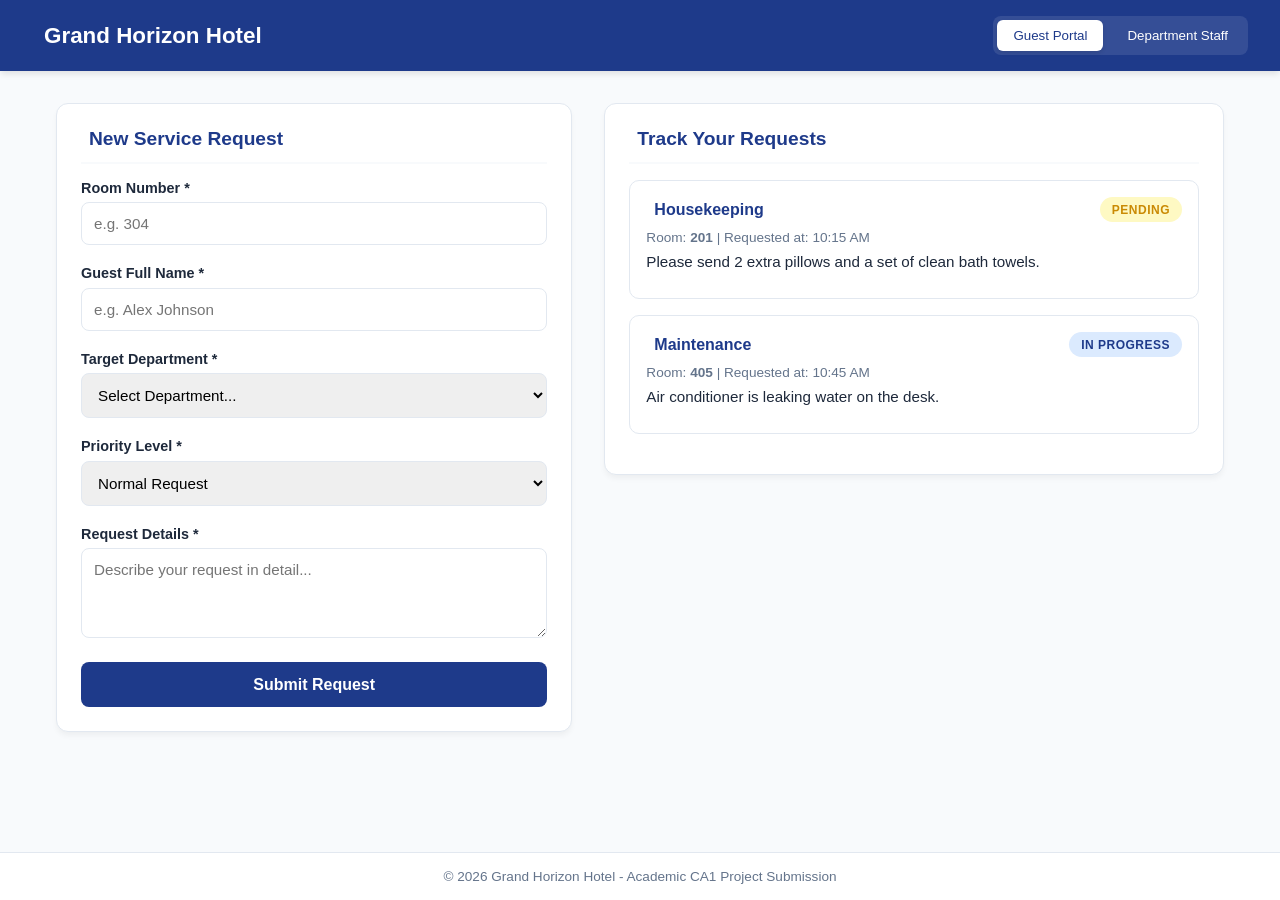
==== NEW/index.html @ 919b9398 "Add files via upload" ====
<!DOCTYPE html>
<html lang="en">
<head>
  <meta charset="UTF-8">
  <meta name="viewport" content="width=device-width, initial-scale=1.0">
  <title>Grand Horizon Hotel - Guest Service Request Portal</title>
  <link rel="stylesheet" href="style.css">
</head>
<body>

  <!-- Navigation Header -->
  <header>
    <div class="brand">
      <i class="fa-solid => fa-hotel"></i>
      <h1>Grand Horizon Hotel</h1>
    </div>
    <div class="view-toggle">
      <button class="toggle-btn active" id="guest-tab-btn" onclick="switchView('guest')">
        <i class="fa-solid fa-user-astronaut"></i> Guest Portal
      </button>
      <button class="toggle-btn" id="admin-tab-btn" onclick="switchView('admin')">
        <i class="fa-solid fa-user-shield"></i> Department Staff
      </button>
    </div>
  </header>

  <!-- Main Content Area -->
  <main>
    
    <!-- GUEST VIEW -->
    <section id="guest-view" class="view-section active">
      <div class="grid-2">
        
        <!-- Submit Request Form -->
        <div class="card">
          <h2 class="card-title">
            <i class="fa-solid fa-bell-concierge"></i> New Service Request
          </h2>
          <form id="requestForm" onsubmit="handleFormSubmit(event)">
            <div class="form-group">
              <label for="roomNumber">Room Number *</label>
              <input type="text" id="roomNumber" class="form-control" placeholder="e.g. 304" required>
            </div>

            <div class="form-group">
              <label for="guestName">Guest Full Name *</label>
              <input type="text" id="guestName" class="form-control" placeholder="e.g. Alex Johnson" required>
            </div>

            <div class="form-group">
              <label for="department">Target Department *</label>
              <select id="department" class="form-control" required>
                <option value="">Select Department...</option>
                <option value="Housekeeping">Housekeeping (Towels, Cleaning)</option>
                <option value="Room Service">Room Service (Food & Beverage)</option>
                <option value="Maintenance">Maintenance (AC, TV, Plumbing)</option>
                <option value="Front Desk">Front Desk / Concierge (Taxi, Luggage)</option>
              </select>
            </div>

            <div class="form-group">
              <label for="priority">Priority Level *</label>
              <select id="priority" class="form-control" required>
                <option value="Normal">Normal Request</option>
                <option value="Urgent">Urgent / Immediate Attention</option>
              </select>
            </div>

            <div class="form-group">
              <label for="description">Request Details *</label>
              <textarea id="description" class="form-control" placeholder="Describe your request in detail..." required></textarea>
            </div>

            <button type="submit" class="btn">Submit Request</button>
          </form>
        </div>

        <!-- Guest Track Requests -->
        <div>
          <div class="card">
            <h2 class="card-title">
              <i class="fa-solid fa-clock-rotate-left"></i> Track Your Requests
            </h2>
            <div id="guest-requests-list">
              <!-- Dynamically Populated -->
            </div>
          </div>
        </div>

      </div>
    </section>

    <!-- DEPARTMENT ADMIN VIEW -->
    <section id="admin-view" class="view-section">
      <div class="card">
        <h2 class="card-title">
          <i class="fa-solid fa-list-check"></i> Department Operations Dashboard
        </h2>

        <!-- Department Filter -->
        <div class="filter-bar">
          <select id="admin-dept-filter" class="form-control" onchange="renderAdminRequests()">
            <option value="ALL">All Departments</option>
            <option value="Housekeeping">Housekeeping</option>
            <option value="Room Service">Room Service</option>
            <option value="Maintenance">Maintenance</option>
            <option value="Front Desk">Front Desk</option>
          </select>
        </div>

        <div id="admin-requests-list">
          <!-- Dynamically Populated -->
        </div>
      </div>
    </section>

  </main>

  <footer>
    <p>&copy; 2026 Grand Horizon Hotel - Academic CA1 Project Submission</p>
  </footer>

  <!-- Easy-to-understand JavaScript Script -->
<script src="script.js"></script>
</body>
</html>
---- NEW/style.css ----
:root {
      --primary: #1e3a8a;
      --primary-hover: #1e40af;
      --accent: #d97706;
      --bg-light: #f8fafc;
      --card-bg: #ffffff;
      --text-dark: #1e293b;
      --text-muted: #64748b;
      --border: #e2e8f0;
      --success: #16a34a;
      --warning: #ca8a04;
      --danger: #dc2626;
    }

    * {
      box-sizing: border-box;
      margin: 0;
      padding: 0;
      font-family: 'Segoe UI', Tahoma, Geneva, Verdana, sans-serif;
    }

    body {
      background-color: var(--bg-light);
      color: var(--text-dark);
      min-height: 100vh;
      display: flex;
      flex-direction: column;
    }

    /* Header & Navigation */
    header {
      background-color: var(--primary);
      color: white;
      padding: 1rem 2rem;
      display: flex;
      justify-content: space-between;
      align-items: center;
      box-shadow: 0 4px 6px -1px rgba(0, 0, 0, 0.1);
    }

    .brand {
      display: flex;
      align-items: center;
      gap: 0.75rem;
    }

    .brand i {
      font-size: 1.8rem;
      color: var(--accent);
    }

    .brand h1 {
      font-size: 1.4rem;
      font-weight: 600;
    }

    .view-toggle {
      display: flex;
      gap: 0.5rem;
      background: rgba(255, 255, 255, 0.1);
      padding: 0.25rem;
      border-radius: 8px;
    }

    .toggle-btn {
      background: transparent;
      border: none;
      color: white;
      padding: 0.5rem 1rem;
      border-radius: 6px;
      cursor: pointer;
      font-weight: 500;
      transition: all 0.2s;
    }

    .toggle-btn.active {
      background: white;
      color: var(--primary);
      box-shadow: 0 2px 4px rgba(0, 0, 0, 0.1);
    }

    /* Main Container */
    main {
      max-width: 1200px;
      width: 100%;
      margin: 2rem auto;
      padding: 0 1rem;
      flex: 1;
    }

    .view-section {
      display: none;
    }

    .view-section.active {
      display: block;
    }

    /* Layout Grids */
    .grid-2 {
      display: grid;
      grid-template-columns: 1fr 1.2fr;
      gap: 2rem;
    }

    @media (max-width: 868px) {
      .grid-2 {
        grid-template-columns: 1fr;
      }
    }

    /* Cards */
    .card {
      background: var(--card-bg);
      border-radius: 12px;
      padding: 1.5rem;
      border: 1px solid var(--border);
      box-shadow: 0 4px 6px -1px rgba(0, 0, 0, 0.05);
      margin-bottom: 1.5rem;
    }

    .card-title {
      font-size: 1.2rem;
      font-weight: 600;
      color: var(--primary);
      margin-bottom: 1rem;
      display: flex;
      align-items: center;
      gap: 0.5rem;
      border-bottom: 2px solid var(--bg-light);
      padding-bottom: 0.75rem;
    }

    /* Form Styles */
    .form-group {
      margin-bottom: 1.25rem;
    }

    .form-group label {
      display: block;
      font-size: 0.9rem;
      font-weight: 600;
      margin-bottom: 0.4rem;
      color: var(--text-dark);
    }

    .form-control {
      width: 100%;
      padding: 0.75rem;
      border: 1px solid var(--border);
      border-radius: 8px;
      font-size: 0.95rem;
      outline: none;
      transition: border-color 0.2s;
    }

    .form-control:focus {
      border-color: var(--primary);
    }

    textarea.form-control {
      resize: vertical;
      min-height: 90px;
    }

    .btn {
      display: inline-block;
      width: 100%;
      padding: 0.85rem;
      background-color: var(--primary);
      color: white;
      border: none;
      border-radius: 8px;
      font-size: 1rem;
      font-weight: 600;
      cursor: pointer;
      transition: background-color 0.2s;
    }

    .btn:hover {
      background-color: var(--primary-hover);
    }

    /* Status Badges */
    .badge {
      padding: 0.35rem 0.75rem;
      border-radius: 20px;
      font-size: 0.75rem;
      font-weight: 700;
      text-transform: uppercase;
      letter-spacing: 0.5px;
      display: inline-block;
    }

    .badge-pending {
      background-color: #fef9c3;
      color: var(--warning);
    }

    .badge-progress {
      background-color: #dbeafe;
      color: var(--primary);
    }

    .badge-completed {
      background-color: #dcfce7;
      color: var(--success);
    }

    /* Request Cards/Items */
    .request-item {
      border: 1px solid var(--border);
      border-radius: 10px;
      padding: 1rem;
      margin-bottom: 1rem;
      background: white;
      transition: transform 0.2s, box-shadow 0.2s;
    }

    .request-item:hover {
      transform: translateY(-2px);
      box-shadow: 0 6px 12px -2px rgba(0, 0, 0, 0.08);
    }

    .request-header {
      display: flex;
      justify-content: space-between;
      align-items: center;
      margin-bottom: 0.5rem;
    }

    .request-dept {
      font-weight: 700;
      color: var(--primary);
      display: flex;
      align-items: center;
      gap: 0.5rem;
    }

    .request-meta {
      font-size: 0.85rem;
      color: var(--text-muted);
      margin-bottom: 0.5rem;
    }

    .request-desc {
      font-size: 0.95rem;
      color: var(--text-dark);
      margin-bottom: 0.75rem;
    }

    /* Admin Specific Styling */
    .admin-controls {
      display: flex;
      gap: 0.5rem;
      margin-top: 0.75rem;
      padding-top: 0.75rem;
      border-top: 1px dashed var(--border);
    }

    .btn-sm {
      padding: 0.4rem 0.75rem;
      font-size: 0.8rem;
      border-radius: 6px;
      border: 1px solid var(--border);
      background: var(--bg-light);
      cursor: pointer;
      font-weight: 600;
      flex: 1;
    }

    .btn-sm:hover {
      background: #e2e8f0;
    }

    .filter-bar {
      display: flex;
      gap: 1rem;
      margin-bottom: 1.5rem;
    }

    .empty-state {
      text-align: center;
      padding: 3rem 1rem;
      color: var(--text-muted);
    }

    .empty-state i {
      font-size: 3rem;
      margin-bottom: 1rem;
      color: #cbd5e1;
    }

    footer {
      background-color: white;
      border-top: 1px solid var(--border);
      text-align: center;
      padding: 1rem;
      font-size: 0.85rem;
      color: var(--text-muted);
      margin-top: auto;
    }
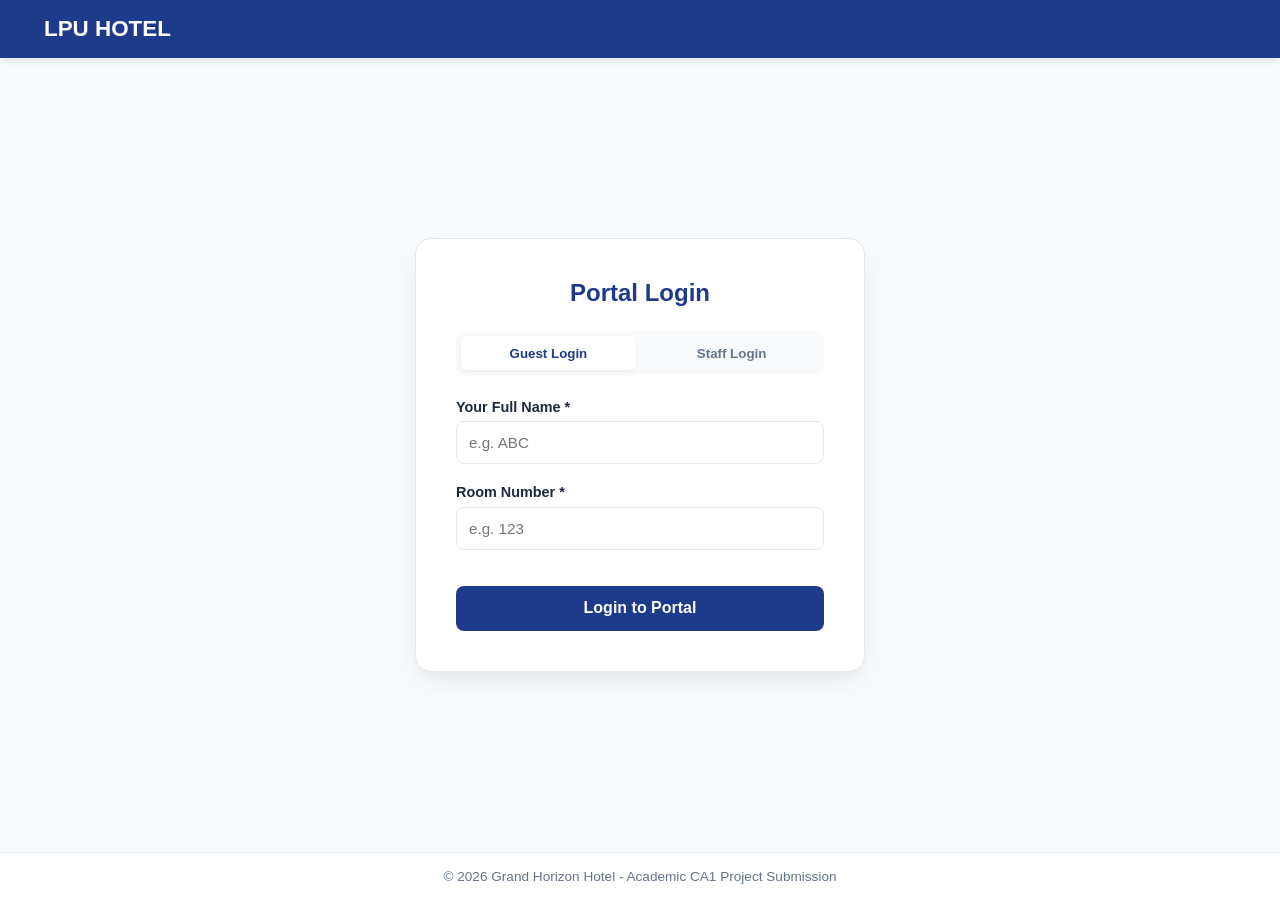
==== commit e829f415: "Add files via upload" ====
--- a/NEW/index.html
+++ b/NEW/index.html
@@ -3,23 +3,22 @@
 <head>
   <meta charset="UTF-8">
   <meta name="viewport" content="width=device-width, initial-scale=1.0">
-  <title>Grand Horizon Hotel - Guest Service Request Portal</title>
+  <title>HOTEL LPU - Guest Service Request Portal</title>
   <link rel="stylesheet" href="style.css">
+  </style>
 </head>
 <body>
 
   <!-- Navigation Header -->
   <header>
     <div class="brand">
-      <i class="fa-solid => fa-hotel"></i>
-      <h1>Grand Horizon Hotel</h1>
+      <i class="fa-solid fa-hotel"></i>
+      <h1>LPU HOTEL</h1>
     </div>
-    <div class="view-toggle">
-      <button class="toggle-btn active" id="guest-tab-btn" onclick="switchView('guest')">
-        <i class="fa-solid fa-user-astronaut"></i> Guest Portal
-      </button>
-      <button class="toggle-btn" id="admin-tab-btn" onclick="switchView('admin')">
-        <i class="fa-solid fa-user-shield"></i> Department Staff
+    <div id="header-user-area" class="user-nav" style="display: none;">
+      <span id="logged-in-user-label" style="font-size: 0.9rem; font-weight: 500;"></span>
+      <button class="logout-btn" onclick="logoutUser()">
+        <i class="fa-solid fa-right-from-bracket"></i> Logout
       </button>
     </div>
   </header>
@@ -27,26 +26,62 @@
   <!-- Main Content Area -->
   <main>
     
+    <!-- LOGIN VIEW -->
+    <section id="login-view" class="view-section active">
+      <div class="login-card">
+        <h2 class="login-title"><i class="fa-solid fa-user-circle"></i> Portal Login</h2>
+        
+        <div class="role-selector">
+          <button class="role-btn active" id="login-tab-guest" onclick="switchLoginRole('guest')">Guest Login</button>
+          <button class="role-btn" id="login-tab-admin" onclick="switchLoginRole('admin')">Staff Login</button>
+        </div>
+
+        <form id="loginForm" onsubmit="handleLogin(event)">
+          <!-- Guest Inputs -->
+          <div id="guest-login-fields">
+            <div class="form-group">
+              <label for="loginGuestName">Your Full Name *</label>
+              <input type="text" id="loginGuestName" class="form-control" placeholder="e.g. ABC">
+            </div>
+            <div class="form-group">
+              <label for="loginRoomNumber">Room Number *</label>
+              <input type="text" id="loginRoomNumber" class="form-control" placeholder="e.g. 123">
+            </div>
+          </div>
+
+          <!-- Staff Inputs -->
+          <div id="admin-login-fields" style="display: none;">
+            <div class="form-group">
+              <label for="loginStaffName">Staff Member Name *</label>
+              <input type="text" id="loginStaffName" class="form-control" placeholder="e.g. ABC Supervisor">
+            </div>
+            <div class="form-group">
+              <label for="loginDepartment">Select Department *</label>
+              <select id="loginDepartment" class="form-control">
+                <option value="Housekeeping">Housekeeping Department</option>
+                <option value="Room Service">Room Service Department</option>
+                <option value="Maintenance">Maintenance Department</option>
+                <option value="Front Desk">Front Desk / Concierge</option>
+              </select>
+            </div>
+          </div>
+
+          <button type="submit" class="btn" style="margin-top: 1rem;">Login to Portal</button>
+        </form>
+      </div>
+    </section>
+
     <!-- GUEST VIEW -->
-    <section id="guest-view" class="view-section active">
+    <section id="guest-view" class="view-section">
       <div class="grid-2">
         
         <!-- Submit Request Form -->
         <div class="card">
           <h2 class="card-title">
-            <i class="fa-solid fa-bell-concierge"></i> New Service Request
+            <i class="fa-solid fa-bell-concierge"></i>
+             New Service Request
           </h2>
           <form id="requestForm" onsubmit="handleFormSubmit(event)">
-            <div class="form-group">
-              <label for="roomNumber">Room Number *</label>
-              <input type="text" id="roomNumber" class="form-control" placeholder="e.g. 304" required>
-            </div>
-
-            <div class="form-group">
-              <label for="guestName">Guest Full Name *</label>
-              <input type="text" id="guestName" class="form-control" placeholder="e.g. Alex Johnson" required>
-            </div>
-
             <div class="form-group">
               <label for="department">Target Department *</label>
               <select id="department" class="form-control" required>
@@ -93,7 +128,7 @@
     <!-- DEPARTMENT ADMIN VIEW -->
     <section id="admin-view" class="view-section">
       <div class="card">
-        <h2 class="card-title">
+        <h2 class="card-title" id="admin-dashboard-title">
           <i class="fa-solid fa-list-check"></i> Department Operations Dashboard
         </h2>
 
@@ -120,7 +155,7 @@
     <p>&copy; 2026 Grand Horizon Hotel - Academic CA1 Project Submission</p>
   </footer>
 
-  <!-- Easy-to-understand JavaScript Script -->
-<script src="script.js"></script>
+  <!-- JavaScript Script with Added Validation -->
+ <script src="script.js"></script>
 </body>
 </html>
--- a/NEW/style.css
+++ b/NEW/style.css
@@ -1,4 +1,4 @@
-    :root {
+   :root {
       --primary: #1e3a8a;
       --primary-hover: #1e40af;
       --accent: #d97706;
@@ -54,29 +54,26 @@
       font-weight: 600;
     }
 
-    .view-toggle {
-      display: flex;
-      gap: 0.5rem;
-      background: rgba(255, 255, 255, 0.1);
-      padding: 0.25rem;
-      border-radius: 8px;
-    }
-
-    .toggle-btn {
-      background: transparent;
-      border: none;
+    .user-nav {
+      display: flex;
+      align-items: center;
+      gap: 1rem;
+    }
+
+    .logout-btn {
+      background: rgba(220, 38, 38, 0.2);
+      border: 1px solid #ef4444;
       color: white;
-      padding: 0.5rem 1rem;
+      padding: 0.4rem 0.8rem;
       border-radius: 6px;
       cursor: pointer;
-      font-weight: 500;
-      transition: all 0.2s;
-    }
-
-    .toggle-btn.active {
-      background: white;
-      color: var(--primary);
-      box-shadow: 0 2px 4px rgba(0, 0, 0, 0.1);
+      font-size: 0.85rem;
+      font-weight: 600;
+      transition: background 0.2s;
+    }
+
+    .logout-btn:hover {
+      background: #dc2626;
     }
 
     /* Main Container */
@@ -86,6 +83,9 @@
       margin: 2rem auto;
       padding: 0 1rem;
       flex: 1;
+      display: flex;
+      flex-direction: column;
+      justify-content: center;
     }
 
     .view-section {
@@ -94,6 +94,56 @@
 
     .view-section.active {
       display: block;
+    }
+
+    /* Login Screen Specific Styles */
+    #login-view.active {
+      display: flex;
+      justify-content: center;
+      align-items: center;
+    }
+
+    .login-card {
+      background: white;
+      padding: 2.5rem;
+      border-radius: 16px;
+      box-shadow: 0 10px 25px -5px rgba(0, 0, 0, 0.1);
+      width: 100%;
+      max-width: 450px;
+      border: 1px solid var(--border);
+    }
+
+    .login-title {
+      text-align: center;
+      margin-bottom: 1.5rem;
+      color: var(--primary);
+      font-size: 1.5rem;
+    }
+    .role-selector {
+      display: flex;
+      gap: 0.5rem;
+      margin-bottom: 1.5rem;
+      background: var(--bg-light);
+      padding: 0.3rem;
+      border-radius: 8px;
+    }
+
+    .role-btn {
+      flex: 1;
+      padding: 0.6rem;
+      border: none;
+      background: transparent;
+      font-weight: 600;
+      color: var(--text-muted);
+      border-radius: 6px;
+      cursor: pointer;
+      transition: all 0.2s;
+    }
+
+    .role-btn.active {
+      background: white;
+      color: var(--primary);
+      box-shadow: 0 2px 4px rgba(0,0,0,0.05);
     }
 
     /* Layout Grids */
@@ -207,7 +257,7 @@
       color: var(--success);
     }
 
-    /* Request Cards/Items */
+    /* Request Items */
     .request-item {
       border: 1px solid var(--border);
       border-radius: 10px;
